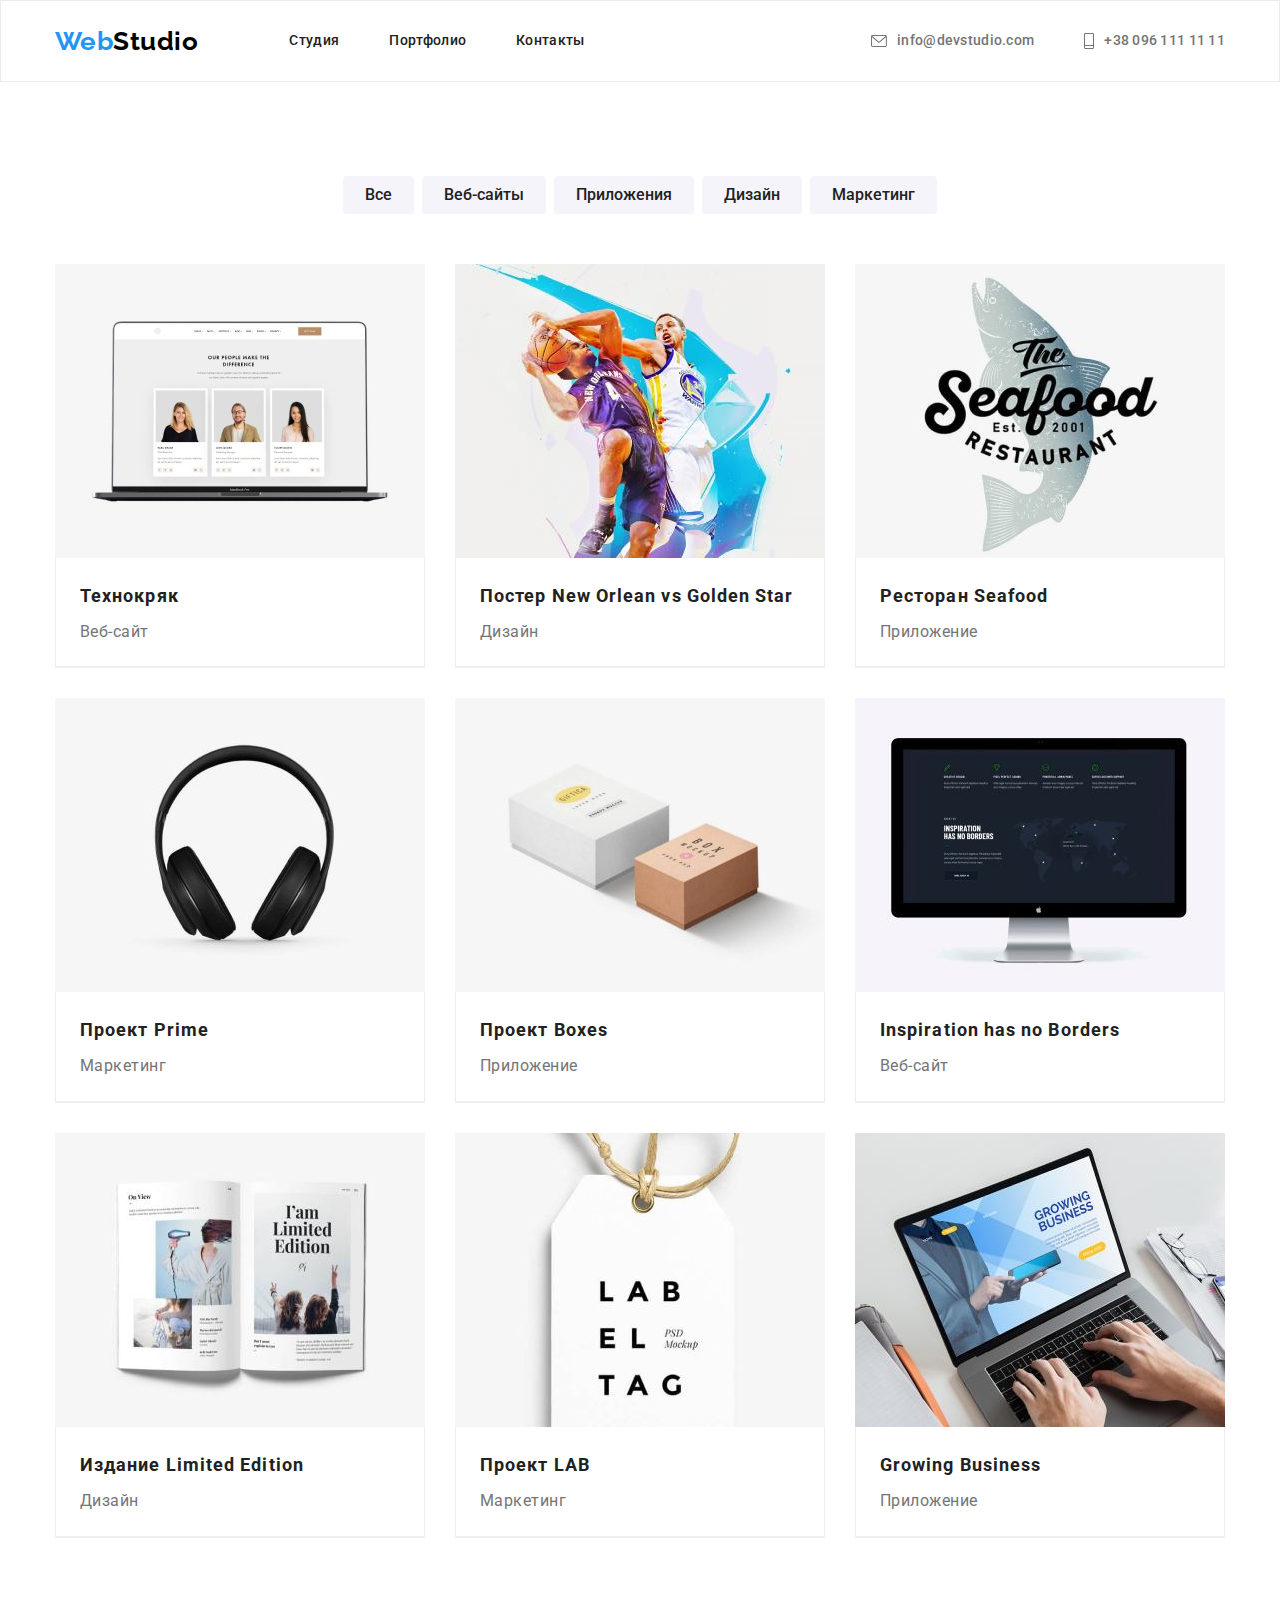
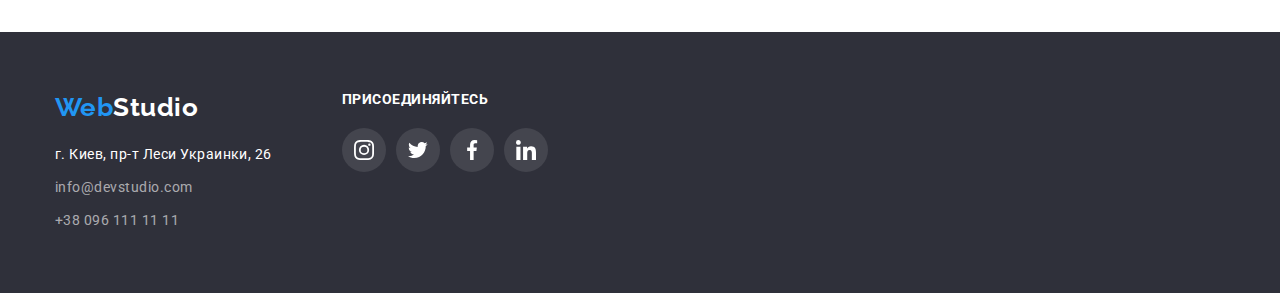
==== portfolio.html @ 2fe6fe81 "added files" ====
<!DOCTYPE html>
<html lang="ru">
  <head>
    <meta charset="UTF-8" />
    <meta http-equiv="X-UA-Compatible" content="IE=edge" />
    <meta name="viewport" content="width=device-width, initial-scale=1.0" />
    <title>Portfolio</title>

    <link rel="preconnect" href="https://fonts.gstatic.com" />
    <link
      href="https://fonts.googleapis.com/css2?family=Raleway:wght@700&family=Roboto:wght@400;500;700;900&display=swap"
      rel="stylesheet"
    />
    <link
      rel="stylesheet"
      href="https://cdnjs.cloudflare.com/ajax/libs/modern-normalize/1.0.0/modern-normalize.min.css"
    />
    <link rel="stylesheet" href="./css/webstudio.css" />
  </head>
  <body>
    <header class="top">
      <div class="container main-nav">
        <a href="" class="logo"><span class="accent-logo">Web</span>Studio</a>
        <nav class="first-nav">
          <ul class="list nav">
            <li class="item">
              <a href="./index.html" class="nav-link">Студия</a>
            </li>
            <li class="item"><a href="" class="nav-link">Портфолио</a></li>
            <li class="item"><a href="" class="nav-link">Контакты</a></li>
          </ul>
        </nav>
        <ul class="list contacts">
          <li class="item">
            <a href="mailto:info@devstudio.com" class="contacts-link">
              <svg class="icon-envelope">
              <use href="./images/icons.svg#icon-envelope"></use>
            </svg>info@devstudio.com</a>
          </li>
          <li class="item">
            <a href="tel:+380961111111" class="contacts-link">
              <svg class="icon-tel">
                <use href="./images/icons.svg#icon-tel"></use>
              </svg>+38 096 111 11 11</a
            >
          </li>
        </ul>
      </div>
    </header>
    <main>
      <section class="prime-section">
        <div class="container">
          <!--hidden title-->
          <!-- <h1>Наше Портфолио</h1> -->
          <ul class="list examples">
            <li class="button-item">
              <button type="button" class="button">Все</button>
            </li>
            <li class="button-item">
              <button type="button" class="button">Веб-сайты</button>
            </li>
            <li class="button-item">
              <button type="button" class="button">Приложения</button>
            </li>
            <li class="button-item">
              <button type="button" class="button">Дизайн</button>
            </li>
            <li class="button-item">
              <button type="button" class="button">Маркетинг</button>
            </li>
          </ul>
          <!-- <h2>Примеры работ</h2> -->
          <ul class="list portfolio">
            <li class="portfolio-item">
              <a href="">
                <img
                  class="portfolio-image"
                  src="./images/portfolio/img-1.jpg"
                  width="370"
                  height="294"
                  alt="Рабочая страница"
                />
                <div class="portfolio-card">
                <h3 class="titles">Технокряк</h3>
                <p class="description">Веб-сайт</p>
                </div>
                </a>
            </li>
            <li class="portfolio-item">
              <a href="">
                <img
                  class="portfolio-image"
                  src="./images/portfolio/img-2.jpg"
                  width="370"
                  height="294"
                  alt="Два баскетбольных игрока"
                />
                <div class="portfolio-card">
                <h3 class="titles">Постер New Orlean vs Golden Star</h3>
                <p class="description">Дизайн</p>
                </div>
                </a>
            </li>
            <li class="portfolio-item">
              <a href="">
                <img
                  class="portfolio-image"
                  src="./images/portfolio/img-3.jpg"
                  width="370"
                  height="294"
                  alt="Логотип рыбного ресторана"
                />
                <div class="portfolio-card">
                <h3 class="titles">Ресторан Seafood</h3>
                <p class="description">Приложение</p>
                </div>
                </a
              >
            </li>
            <li class="portfolio-item">
              <a href="">
                <img
                  class="portfolio-image"
                  src="./images/portfolio/img-4.jpg"
                  width="370"
                  height="294"
                  alt="Наушники"
                />
                <div class="portfolio-card">
                <h3 class="titles">Проект Prime</h3>
                <p class="description">Маркетинг</p>
                </div>
                </a
              >
            </li>
            <li class="portfolio-item">
              <a href="">
                <img
                  class="portfolio-image"
                  src="./images/portfolio/img-5.jpg"
                  width="370"
                  height="294"
                  alt="Две коробки"
                />
                <div class="portfolio-card">
                <h3 class="titles">Проект Boxes</h3>
                <p class="description">Приложение</p>
                </div>
                </a
              >
            </li>
            <li class="portfolio-item">
              <a href="">
                <img
                  class="portfolio-image"
                  src="./images/portfolio/img-6.jpg"
                  width="370"
                  height="294"
                  alt="Монитор"
                />
                <div class="portfolio-card">
                <h3 class="titles">Inspiration has no Borders</h3>
                <p class="description">Веб-сайт</p>
                </div>
                </a>
            </li>
            <li class="portfolio-item">
              <a href="">
                <img
                  class="portfolio-image"
                  src="./images/portfolio/img-7.jpg"
                  width="370"
                  height="294"
                  alt="Журнал"
                />
                <div class="portfolio-card">
                <h3 class="titles">Издание Limited Edition</h3>
                <p class="description">Дизайн</p>
                </div>
                </a>
            </li>
            <li class="portfolio-item">
              <a href="">
                <img
                  class="portfolio-image"
                  src="./images/portfolio/img-8.jpg"
                  width="370"
                  height="294"
                  alt="Этикетка"
                />
                <div class="portfolio-card">
                <h3 class="titles">Проект LAB</h3>
                <p class="description">Маркетинг</p>
                </div>
                </a
              >
            </li>
            <li class="portfolio-item">
              <a href="">
                <img
                  class="portfolio-image"
                  src="./images/portfolio/img-9.jpg"
                  width="370"
                  height="294"
                  alt="Ноутбук"
                />
                <div class="portfolio-card">
                <h3 class="titles">Growing Business</h3>
                <p class="description">Приложение</p>
                </div>
                </a
              >
            </li>
          </ul>
        </div>
      </section>
    </main>
    <footer class="bottom">
      <div class="container basement">
        <div>
        <a href="" class="logo second"
          ><span class="accent-logo">Web</span>Studio</a
        >
        <address class="address">г. Киев, пр-т Леси Украинки, 26</address>
        <ul class="list-footer">
          <li class="list-item">
            <a href="mailto:info@devstudio.com">info@devstudio.com</a>
          </li>
          <li class="list-item">
            <a href="tel:+380961111111">+38 096 111 11 11</a>
          </li>
        </ul>
        </div>
        <div class="footer-box">
          <h2 class="footer-title">присоединяйтесь</h2>
          <ul class="box-list">
            <li class="box-item">
              <a href="" class="footer-link" target="_blank" rel="noopener noreferrer" aria-label="Instagram">
                <svg class="icon">
                  <use href="./images/icons.svg#icon-inst"></use>
                </svg>
              </a>
            </li>
            <li class="box-item">
              <a href="" class="footer-link" target="_blank" rel="noopener noreferrer" aria-label="Twitter">
                <svg class="icon">
                  <use href="./images/icons.svg#icon-twit"></use>
                </svg>
              </a>
            </li>
            <li class="box-item">
              <a href="" class="footer-link" target="_blank" rel="noopener noreferrer" aria-label="Facebook">
                <svg class="icon">
                  <use href="./images/icons.svg#icon-fb"></use>
                </svg>
              </a>
            </li>
            <li class="box-item">
              <a href="" class="footer-link" target="_blank" rel="noopener noreferrer" aria-label="Linkedin">
                <svg class="icon">
                  <use href="./images/icons.svg#icon-linkedin"></use>
                </svg>
              </a>
            </li>
        
          </ul>
        </div>
      </div>
    </footer>
  </body>
</html>
---- css/webstudio.css ----
html {
  box-sizing: border-box;
}
*,
*::before,
*::after {
  box-sizing: inherit;
}
:root {
  --main-text-color: #212121;
  --text-color: #757575;
  --accent-color: #2196f3;
  --background-color: #f5f4fa;
  --footer-color: #2f303a;
  --footer-contacts: rgba(255, 255, 255, 0.6);
  --main-title: #ffff;
  --icon-color: #afb1b8;
}
body {
  margin: 0;
  color: var(--main-text-color);
  font-family: Roboto, sans-serif;
  letter-spacing: 0.03em;
}
ul {
  list-style: none;
}
a {
  text-decoration: none;
}
.container {
  margin-left: auto;
  margin-right: auto;
  width: 1200px;
  padding-left: 15px;
  padding-right: 15px;
}
.list {
  margin: 0px;
  padding: 0px;
}
/* HEADER */
.top {
  border: 1px solid #ececec;
}

.main-nav {
  display: flex;
  align-items: center;
}

.nav {
  display: flex;
  letter-spacing: 0.02em;
}

.item + .item {
  margin-left: 50px;
}

.logo {
  margin-right: 91px;
  font-family: Raleway, sans-serif;
  color: black;
  font-weight: 700;
  font-size: 26px;
  line-height: 1.19;
}
.accent-logo {
  color: var(--accent-color);
}

.nav-link {
  display: block;
  padding-top: 32px;
  padding-bottom: 32px;
  color: inherit;
  font-weight: 500;
  font-size: 14px;
  line-height: 1.14;
}
.nav-link:hover,
.nav-link:focus {
  color: var(--accent-color);
}
.contacts {
  display: flex;
  margin-left: auto;
}

.contacts-link {
  display: flex;
  align-items: center;
  padding-top: 32px;
  padding-bottom: 32px;
  color: var(--text-color);
  font-weight: 500;
  font-size: 14px;
  line-height: 1.14;
  letter-spacing: 0.02em;
}

.icon-envelope {
  width: 16px;
  height: 12px;
  margin-right: 10px;
  align-self: center;
  fill: currentColor;
}
.icon-tel {
  width: 10px;
  height: 16px;
  margin-right: 10px;
  fill: currentColor;
}
.contacts-link:hover,
.contacts-link:focus {
  color: var(--accent-color);
}
/* HERO SECTION */
.hero {
  text-align: center;
}
.overlay {
  padding-top: 200px;
  padding-bottom: 200px;
  height: 600px;
  max-width: 1600px;
  margin-left: auto;
  margin-right: auto;
  background-color: var(--text-color);
  background-image: linear-gradient(
      to right,
      rgba(47, 48, 58, 0.4),
      rgba(47, 48, 58, 0.4)
    ),
    url(../images/webstudio/hero.jpg);
  background-repeat: no-repeat;
  background-position: center;
  background-size: cover;
}
.hero-title {
  margin-top: 0px;
  margin-left: auto;
  margin-right: auto;
  margin-bottom: 30px;
  width: 696px;
  color: var(--main-title);
  font-weight: 900;
  font-size: 44px;
  line-height: 1.36;
  letter-spacing: 0.06em;
  text-transform: uppercase;
}
.hero-button {
  display: inline-block;
  padding: 10px 32px;
  border-radius: 4px;
  border: 1px transparent;
  font-family: inherit;
  color: var(--main-title);
  background-color: var(--accent-color);
  cursor: pointer;

  font-weight: 700;
  font-size: 16px;
  line-height: 1.87;
  letter-spacing: 0.06em;
}
/* DESCRIPTION SECTION */
.section-text {
  padding-top: 94px;
  padding-bottom: 94px;
}
.describe {
  display: flex;
  justify-content: center;
}

.describe-item + .describe-item {
  margin-left: 30px;
}
.thumb {
  display: flex;
  align-items: center;
  justify-content: center;
  border-radius: 4px;
  height: 120px;
  width: 270px;
  background-color: var(--background-color);
  margin-bottom: 30px;
}
.icon-item {
  height: 70px;
  width: 70px;
}
.list-title {
  margin-top: 0px;
  margin-bottom: 10px;
  font-weight: 700;
  font-size: 14px;
  line-height: 1.14;
  text-transform: uppercase;
}
.list-text {
  margin-top: 0px;
  margin-bottom: 0px;
  color: var(--text-color);
  font-size: 14px;
  line-height: 1.71;
}
/* ABOUT ME SECTION */
.no-padding {
  padding-top: 0px;
}
.subtitle {
  margin-top: 0px;
  margin-bottom: 50px;
  font-size: 36px;
  line-height: 1.16;
  text-align: center;
}
.about {
  display: flex;
}
.about-item + .about-item {
  margin-left: 30px;
}
.about-image {
  display: block;
}
/* OUR TEAM SECTION */
.team {
  background-color: var(--background-color);
}
.card {
  display: flex;
}
.card-item {
  text-align: center;
  box-shadow: 0px 1px 3px rgba(0, 0, 0, 0.12), 0px 1px 1px rgba(0, 0, 0, 0.14),
    0px 2px 1px rgba(0, 0, 0, 0.2);
  border-radius: 0px 0px 4px 4px;
  background-color: var(--main-title);
}
.card-item img {
  display: block;
}
.card-item + .card-item {
  margin-left: 30px;
}
.team-card {
  padding-top: 30px;
  padding-bottom: 30px;
}
.name {
  margin-bottom: 10px;
  font-weight: 500;
  font-size: 16px;
  line-height: 1.18;
  text-transform: none;
}

.profession {
  margin-top: 0px;
  margin-bottom: 16px;
  color: var(--text-color);
  font-size: 14px;
  line-height: 1.71;
}
.socialnet {
  display: flex;
  padding-left: 0px;
  justify-content: center;
}

.socialnet-item + .socialnet-item {
  margin-left: 10px;
}
.social-link {
  display: inline-flex;
  justify-content: center;
  align-items: center;
  width: 44px;
  height: 44px;
  margin-left: 0px;

  border-radius: 50px;
  color: var(--icon-color);
}
.icon {
  width: 20px;
  height: 20px;
  fill: currentColor;
}
.social-link:hover,
.social-link:focus {
  color: #ffff;
  background-color: var(--accent-color);
}

/* CLIENTS */
.clients {
  display: flex;
  justify-content: center;
  margin-top: 0px;
  margin-bottom: 0px;
  padding-left: 0px;
}

.clients-item + .clients-item {
  margin-left: 30px;
}
.clients-item .clients-link {
  display: flex;
  justify-content: center;
  align-items: center;
  width: 170px;
  height: 92px;
  border: 1px solid #afb1b8;
  border-radius: 4px;
  color: var(--icon-color);
}
.clients-link:hover,
.clients-link:focus {
  color: var(--accent-color);
}

.logo-company {
  fill: currentColor;
}
.client-first {
  width: 41px;
  height: 100px;
}
.client-second {
  width: 40px;
  height: 50px;
}
.client-third {
  width: 43px;
  height: 41px;
}
.client-fourth {
  width: 84px;
  height: 40px;
}
.client-fifth {
  width: 65px;
  height: 45px;
}
.client-sixth {
  width: 93px;
  height: 44px;
}
/* FOOTER */
.bottom {
  background-color: var(--footer-color);
  padding-top: 60px;
  padding-bottom: 60px;
}
.basement {
  display: flex;
}

.secondary {
  display: inline-block;
  margin-bottom: 20px;
}

.bottom .logo {
  color: var(--main-title);
  font-family: Raleway, sans-serif;
  font-weight: 700;
  font-size: 26px;
  line-height: 1.19;
}

.address {
  color: var(--main-title);
  margin-bottom: 9px;
  font-size: 14px;
  font-style: normal;
  line-height: 1.7;
}
.list-footer {
  margin: 0px;

  padding-left: 0px;
}
.list-footer a {
  color: var(--footer-contacts);
  font-size: 14px;
  line-height: 1.71;
}
.list-item:first-child {
  display: inline-block;
  margin-bottom: 9px;
}
.footer-box {
  margin-left: 70px;
}

.footer-title {
  margin-top: 0px;
  margin-bottom: 20px;
  text-transform: uppercase;
  color: #ffff;
  font-size: 14px;
  line-height: 1.14;
}
.box-list {
  display: flex;
  padding: 0px;
  margin-top: 0px;
  margin-bottom: 0px;
}
.box-item + .box-item {
  margin-left: 10px;
}

.footer-link {
  display: flex;
  align-items: center;
  justify-content: center;
  cursor: pointer;
  width: 44px;
  height: 44px;
  background-color: rgba(255, 255, 255, 0.1);
  color: #ffff;
  border-radius: 50px;
}
.footer-link:hover,
.footer-link:focus {
  color: #ffff;
  background-color: var(--accent-color);
}

/* PORTFOLIO */
.prime-section {
  padding-top: 94px;
  padding-bottom: 94px;
}
.examples {
  display: flex;
  justify-content: center;
  margin-bottom: 50px;
}
.examples .button {
  font-family: inherit;
  font-weight: 500;
  font-size: 16px;
  line-height: 1.6;
  color: var(--main-text-color);
  background-color: var(--background-color);
}
.button {
  padding: 6px 22px;
  border: 1px transparent;
  border-radius: 4px;
}
.button-item + .button-item {
  margin-left: 8px;
}

.button:hover,
.button:focus {
  background-color: var(--accent-color);
  color: #ffff;
  cursor: pointer;
}
.portfolio {
  display: flex;
  flex-wrap: wrap;
}
.portfolio a {
  color: var(--main-text-color);
}
.portfolio-item {
  margin-right: 30px;
  margin-bottom: 30px;
  width: calc((100% - 60px) / 3);

  border-bottom: 1px solid #eeeeee;
}
.portfolio-item:hover,
.portfolio-item:focus {
  box-shadow: 0px 1px 1px rgba(0, 0, 0, 0.12), 0px 4px 4px rgba(0, 0, 0, 0.06),
    1px 4px 6px rgba(0, 0, 0, 0.16);
}
.portfolio-card {
  padding-top: 20px;
  padding-left: 24px;
  padding-right: 24px;
  padding-bottom: 20px;
  border-bottom: 1px solid #eeeeee;
  border-right: 1px solid #eeeeee;
  border-left: 1px solid #eeeeee;
}
.portfolio-item:nth-child(3n) {
  margin-right: 0px;
}
.portfolio-item:nth-last-child(-n + 3) {
  margin-bottom: 0px;
}
.portfolio-image {
  display: block;
}
.titles {
  margin-top: 0px;
  margin-bottom: 4px;
  font-size: 18px;
  line-height: 2;
  letter-spacing: 0.06em;
}
.description {
  margin-top: 0px;
  margin-bottom: 0px;
  color: var(--text-color);
  font-size: 16px;
  line-height: 1.8;
}
/* FOOTER */
.second {
  display: block;
  margin-right: 0px;
  margin-bottom: 20px;
}
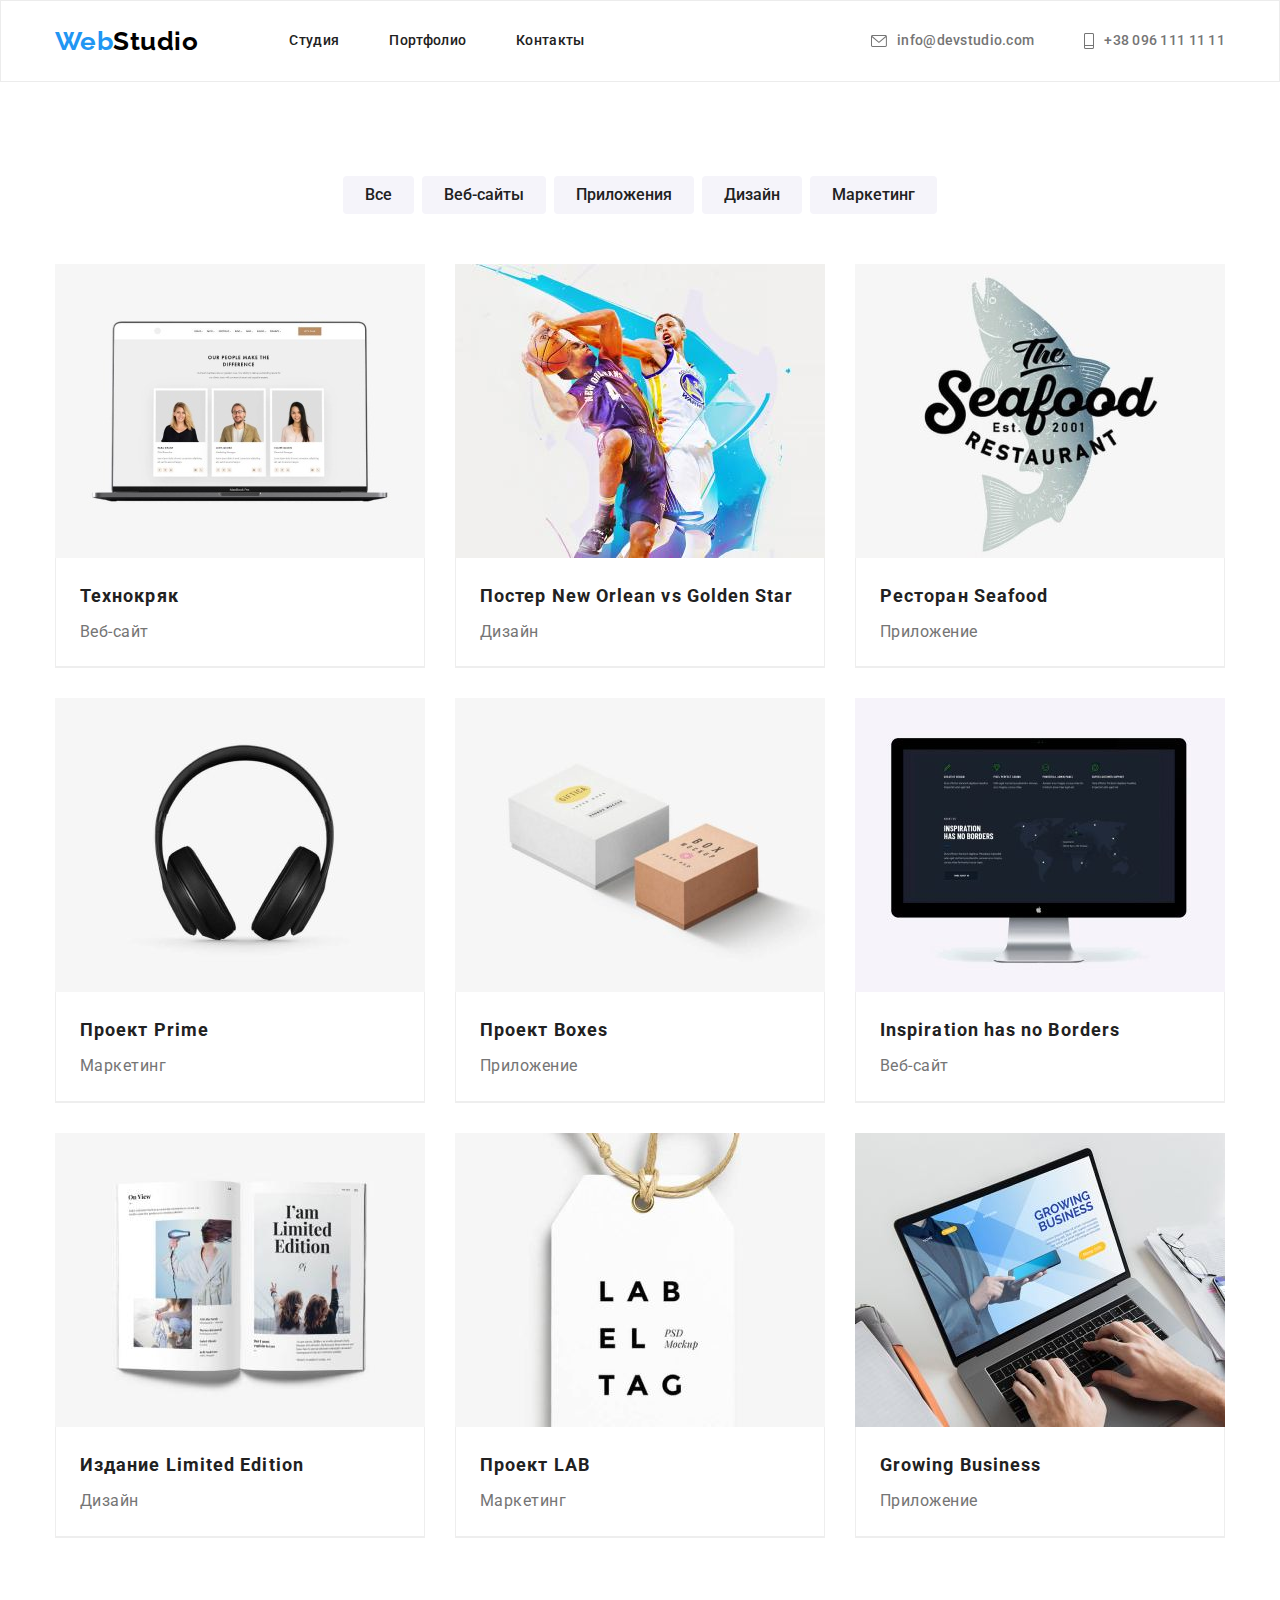
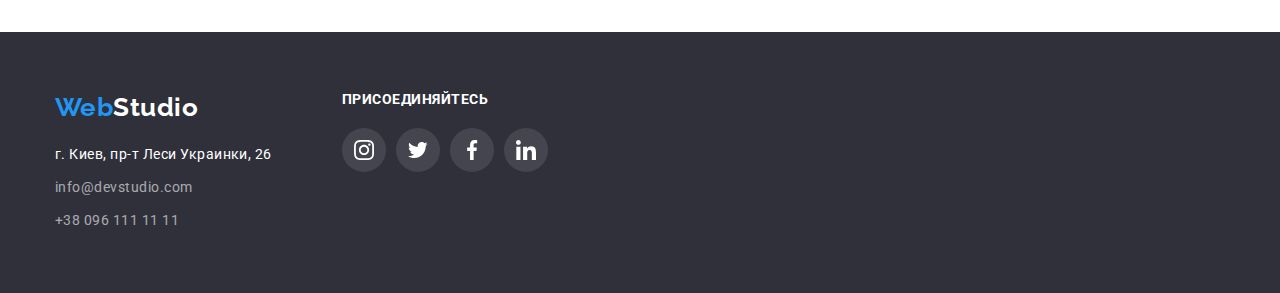
==== commit c48e8c62: "modal windoq" ====
--- a/portfolio.html
+++ b/portfolio.html
@@ -69,10 +69,14 @@
               <button type="button" class="button">Маркетинг</button>
             </li>
           </ul>
-          <!-- <h2>Примеры работ</h2> -->
+          
           <ul class="list portfolio">
-            <li class="portfolio-item">
-              <a href="">
+            <!-- <h2>Примеры работ</h2> -->
+
+          
+            <li class="portfolio-item">
+              <a href="">
+                
                 <img
                   class="portfolio-image"
                   src="./images/portfolio/img-1.jpg"
@@ -99,6 +103,7 @@
                 <h3 class="titles">Постер New Orlean vs Golden Star</h3>
                 <p class="description">Дизайн</p>
                 </div>
+                
                 </a>
             </li>
             <li class="portfolio-item">
@@ -212,6 +217,7 @@
               >
             </li>
           </ul>
+          </div>
         </div>
       </section>
     </main>
--- a/css/webstudio.css
+++ b/css/webstudio.css
@@ -226,8 +226,32 @@
 .about-item + .about-item {
   margin-left: 30px;
 }
+.about-item {
+  position: relative;
+}
 .about-image {
   display: block;
+}
+.about-container {
+  position: relative;
+}
+.sub-container {
+  position: absolute;
+  bottom: 0px;
+  width: 100%;
+  background-color: rgba(47, 48, 58, 0.8);
+  padding-top: 27px;
+  padding-bottom: 27px;
+}
+.about-title {
+  margin: 0px;
+  padding: 0px;
+  color: #ffff;
+  font-size: 14px;
+  font-weight: bold;
+  line-height: 1.14;
+  text-align: center;
+  text-transform: uppercase;
 }
 /* OUR TEAM SECTION */
 .team {
@@ -468,6 +492,9 @@
   background-color: var(--accent-color);
   color: #ffff;
   cursor: pointer;
+}
+.examples-container {
+  position: relative;
 }
 .portfolio {
   display: flex;
@@ -520,9 +547,64 @@
   font-size: 16px;
   line-height: 1.8;
 }
+/* .sub-card {
+  position: absolute;
+  top: 0px;
+  left: 0px;
+  width: 100%;
+  background-color: var(--accent-color);
+}
+.sub-description {
+  font-size: 18px;
+  line-height: 1.55;
+  color: #ffff;
+} */
 /* FOOTER */
 .second {
   display: block;
   margin-right: 0px;
   margin-bottom: 20px;
 }
+/* MODAL-Window */
+.backdrop {
+  position: fixed;
+  top: 0px;
+  left: 0px;
+  width: 100%;
+  height: 100%;
+  background-color: rgba(0, 0, 0, 0.2);
+}
+.modal {
+  position: absolute;
+  top: 50%;
+  left: 50%;
+  transform: translate(-50%, -50%);
+  width: 528px;
+  height: 581px;
+  padding: 8px;
+  background-color: #ffff;
+  border-radius: 4px;
+  box-shadow: 0px 1px 3px rgba(0, 0, 0, 0.12), 0px 1px 1px rgba(0, 0, 0, 0.14),
+    0px 2px 1px rgba(0, 0, 0, 0.2);
+}
+.backdrop.is-hidden {
+  opacity: 0;
+  pointer-events: none;
+}
+.button-close {
+  display: flex;
+  align-items: center;
+  justify-content: center;
+  cursor: pointer;
+  margin-left: auto;
+
+  width: 30px;
+  height: 30px;
+  border: 1px solid rgba(0, 0, 0, 0.1);
+  border-radius: 50px;
+  background-color: #ffff;
+}
+.close-icon {
+  width: 11px;
+  height: 11px;
+}
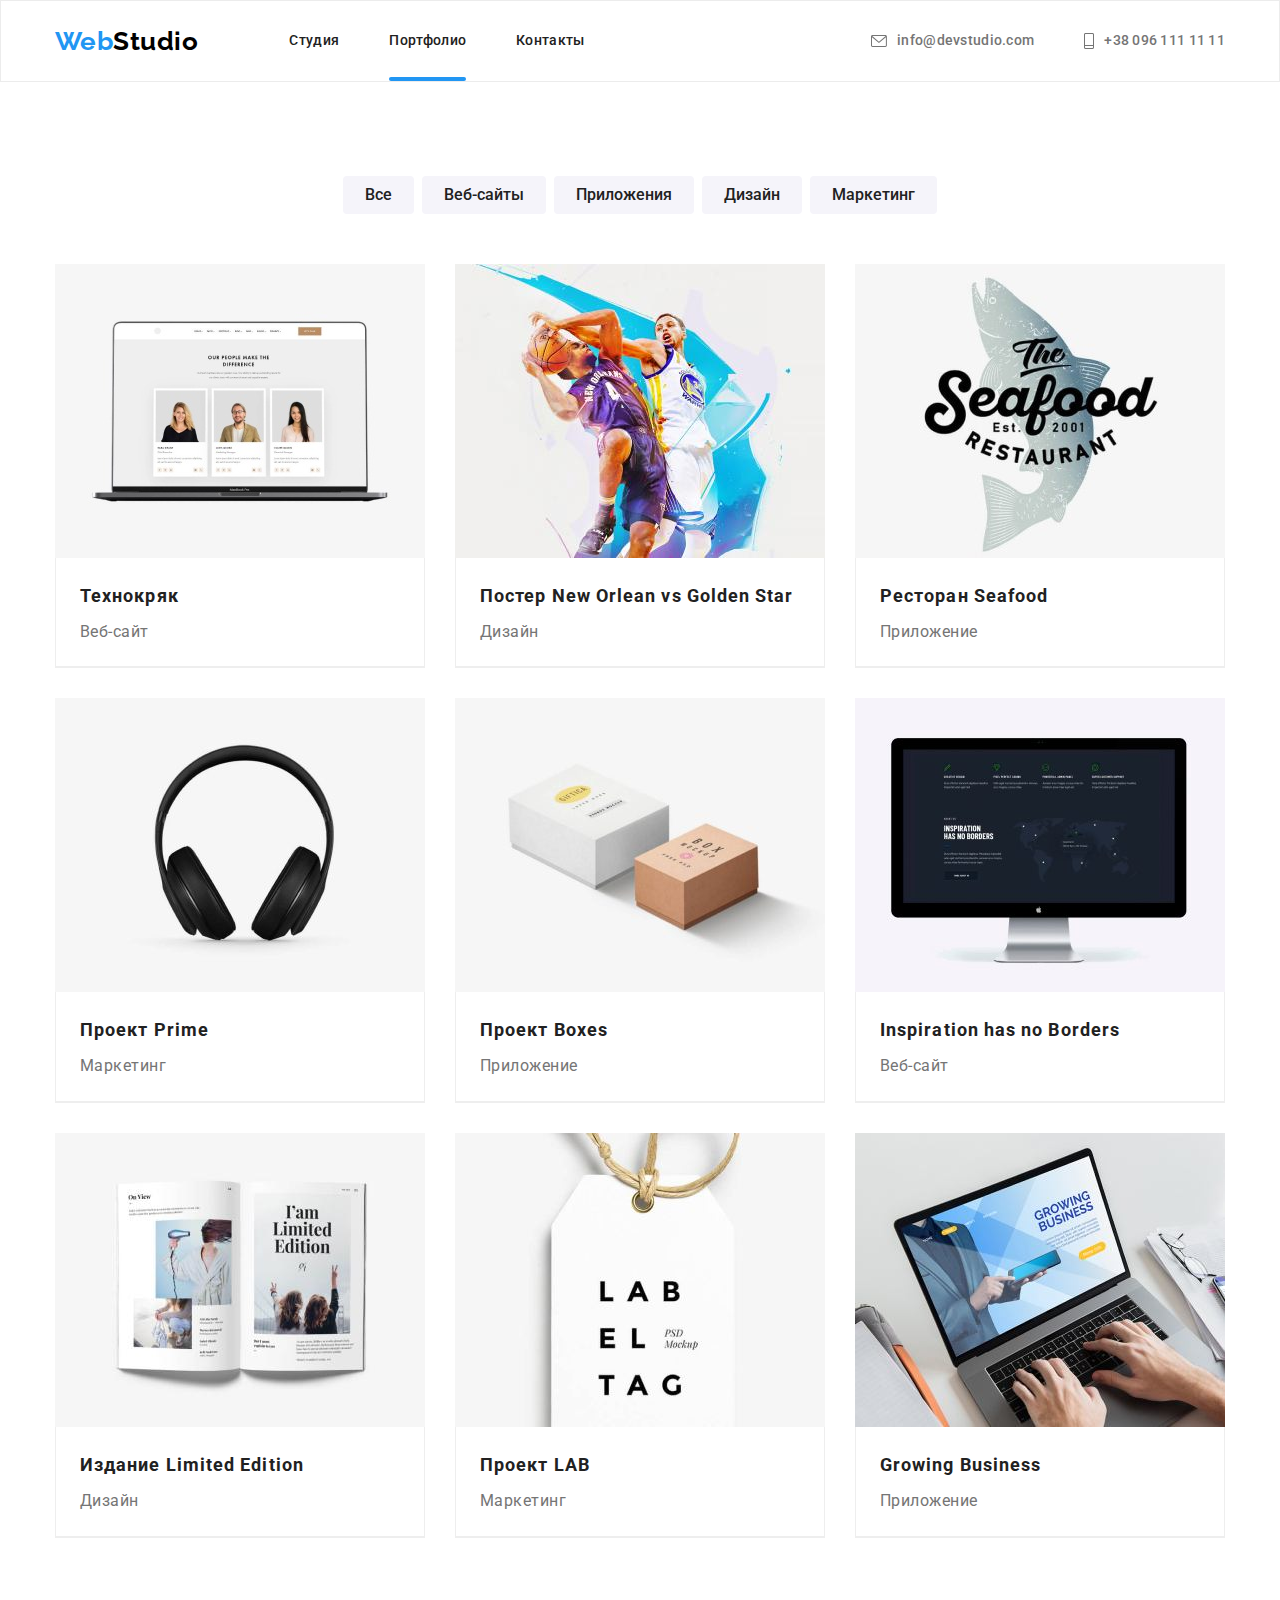
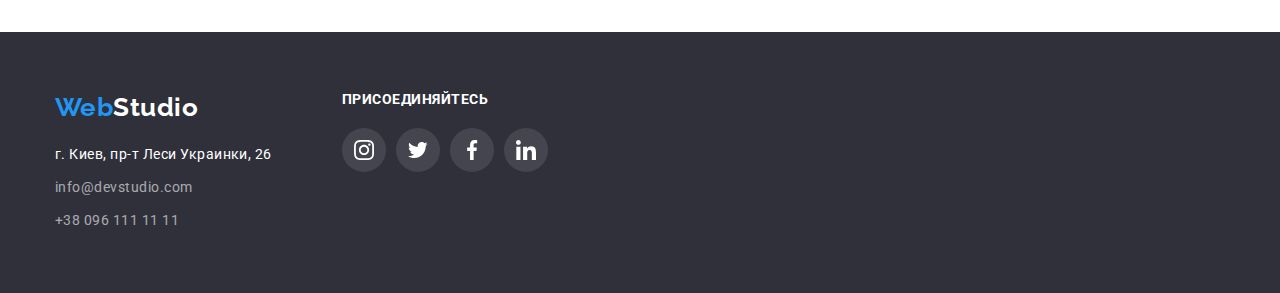
==== commit 5ccbe530: "ready hw" ====
--- a/portfolio.html
+++ b/portfolio.html
@@ -26,7 +26,7 @@
             <li class="item">
               <a href="./index.html" class="nav-link">Студия</a>
             </li>
-            <li class="item"><a href="" class="nav-link">Портфолио</a></li>
+            <li class="item"><a href="" class="current nav-link">Портфолио</a></li>
             <li class="item"><a href="" class="nav-link">Контакты</a></li>
           </ul>
         </nav>
@@ -75,30 +75,39 @@
 
           
             <li class="portfolio-item">
-              <a href="">
-                
+              <a href="" class="portfolio-link">
+                <div class="portfolio-thumb">
                 <img
                   class="portfolio-image"
                   src="./images/portfolio/img-1.jpg"
                   width="370"
                   height="294"
-                  alt="Рабочая страница"
-                />
+                  alt="Рабочая страница"/>
+                  <div class="sub-thumb"><p class="sub-text">Технокряк это современная площадка распространения коронавируса. Компании используют эту платформу для цифрового
+                  шпионажа и атак на защищённые сервера конкурентов.</p></div>
+                </div>
                 <div class="portfolio-card">
                 <h3 class="titles">Технокряк</h3>
                 <p class="description">Веб-сайт</p>
                 </div>
-                </a>
-            </li>
-            <li class="portfolio-item">
-              <a href="">
+              </a>
+            </li>
+            
+            <li class="portfolio-item">
+              <a href="" class="portfolio-link">
+                <div class="portfolio-thumb">
                 <img
                   class="portfolio-image"
                   src="./images/portfolio/img-2.jpg"
                   width="370"
                   height="294"
-                  alt="Два баскетбольных игрока"
-                />
+                  alt="Два баскетбольных игрока"/>
+                <div class="sub-thumb">
+                  <p class="sub-text">Технокряк это современная площадка распространения коронавируса. Компании используют эту платформу
+                    для цифрового
+                    шпионажа и атак на защищённые сервера конкурентов.</p>
+                </div>
+                </div>
                 <div class="portfolio-card">
                 <h3 class="titles">Постер New Orlean vs Golden Star</h3>
                 <p class="description">Дизайн</p>
@@ -107,7 +116,8 @@
                 </a>
             </li>
             <li class="portfolio-item">
-              <a href="">
+              <a href="" class="portfolio-link">
+                <div class="portfolio-thumb">
                 <img
                   class="portfolio-image"
                   src="./images/portfolio/img-3.jpg"
@@ -115,6 +125,12 @@
                   height="294"
                   alt="Логотип рыбного ресторана"
                 />
+                  <div class="sub-thumb">
+                    <p class="sub-text">Технокряк это современная площадка распространения коронавируса. Компании используют эту платформу
+                      для цифрового
+                      шпионажа и атак на защищённые сервера конкурентов.</p>
+                  </div>
+                 </div> 
                 <div class="portfolio-card">
                 <h3 class="titles">Ресторан Seafood</h3>
                 <p class="description">Приложение</p>
@@ -123,7 +139,8 @@
               >
             </li>
             <li class="portfolio-item">
-              <a href="">
+              <a href="" class="portfolio-link">
+                <div class="portfolio-thumb">
                 <img
                   class="portfolio-image"
                   src="./images/portfolio/img-4.jpg"
@@ -131,6 +148,12 @@
                   height="294"
                   alt="Наушники"
                 />
+                <div class="sub-thumb">
+                  <p class="sub-text">Технокряк это современная площадка распространения коронавируса. Компании используют эту платформу
+                    для цифрового
+                    шпионажа и атак на защищённые сервера конкурентов.</p>
+                </div>
+                </div>
                 <div class="portfolio-card">
                 <h3 class="titles">Проект Prime</h3>
                 <p class="description">Маркетинг</p>
@@ -139,7 +162,8 @@
               >
             </li>
             <li class="portfolio-item">
-              <a href="">
+              <a href="" class="portfolio-link">
+                <div class="portfolio-thumb">
                 <img
                   class="portfolio-image"
                   src="./images/portfolio/img-5.jpg"
@@ -147,6 +171,12 @@
                   height="294"
                   alt="Две коробки"
                 />
+                <div class="sub-thumb">
+                  <p class="sub-text">Технокряк это современная площадка распространения коронавируса. Компании используют эту платформу
+                    для цифрового
+                    шпионажа и атак на защищённые сервера конкурентов.</p>
+                </div>
+                </div>
                 <div class="portfolio-card">
                 <h3 class="titles">Проект Boxes</h3>
                 <p class="description">Приложение</p>
@@ -155,7 +185,8 @@
               >
             </li>
             <li class="portfolio-item">
-              <a href="">
+              <a href="" class="portfolio-link">
+                <div class="portfolio-thumb">
                 <img
                   class="portfolio-image"
                   src="./images/portfolio/img-6.jpg"
@@ -163,6 +194,12 @@
                   height="294"
                   alt="Монитор"
                 />
+                <div class="sub-thumb">
+                  <p class="sub-text">Технокряк это современная площадка распространения коронавируса. Компании используют эту платформу
+                    для цифрового
+                    шпионажа и атак на защищённые сервера конкурентов.</p>
+                </div>
+              </div>
                 <div class="portfolio-card">
                 <h3 class="titles">Inspiration has no Borders</h3>
                 <p class="description">Веб-сайт</p>
@@ -170,7 +207,8 @@
                 </a>
             </li>
             <li class="portfolio-item">
-              <a href="">
+              <a href="" class="portfolio-link">
+                <div class="portfolio-thumb">
                 <img
                   class="portfolio-image"
                   src="./images/portfolio/img-7.jpg"
@@ -178,6 +216,12 @@
                   height="294"
                   alt="Журнал"
                 />
+                <div class="sub-thumb">
+                  <p class="sub-text">Технокряк это современная площадка распространения коронавируса. Компании используют эту платформу
+                    для цифрового
+                    шпионажа и атак на защищённые сервера конкурентов.</p>
+                </div>
+                </div>
                 <div class="portfolio-card">
                 <h3 class="titles">Издание Limited Edition</h3>
                 <p class="description">Дизайн</p>
@@ -185,7 +229,8 @@
                 </a>
             </li>
             <li class="portfolio-item">
-              <a href="">
+              <a href="" class="portfolio-link">
+                <div class="portfolio-thumb">
                 <img
                   class="portfolio-image"
                   src="./images/portfolio/img-8.jpg"
@@ -193,6 +238,12 @@
                   height="294"
                   alt="Этикетка"
                 />
+                <div class="sub-thumb">
+                  <p class="sub-text">Технокряк это современная площадка распространения коронавируса. Компании используют эту платформу
+                    для цифрового
+                    шпионажа и атак на защищённые сервера конкурентов.</p>
+                </div>
+                </div>
                 <div class="portfolio-card">
                 <h3 class="titles">Проект LAB</h3>
                 <p class="description">Маркетинг</p>
@@ -201,7 +252,8 @@
               >
             </li>
             <li class="portfolio-item">
-              <a href="">
+              <a href="" class="portfolio-link">
+                <div class="portfolio-thumb">
                 <img
                   class="portfolio-image"
                   src="./images/portfolio/img-9.jpg"
@@ -209,6 +261,12 @@
                   height="294"
                   alt="Ноутбук"
                 />
+                <div class="sub-thumb">
+                  <p class="sub-text">Технокряк это современная площадка распространения коронавируса. Компании используют эту платформу
+                    для цифрового
+                    шпионажа и атак на защищённые сервера конкурентов.</p>
+                </div>
+                </div>
                 <div class="portfolio-card">
                 <h3 class="titles">Growing Business</h3>
                 <p class="description">Приложение</p>
@@ -218,7 +276,6 @@
             </li>
           </ul>
           </div>
-        </div>
       </section>
     </main>
     <footer class="bottom">
--- a/css/webstudio.css
+++ b/css/webstudio.css
@@ -7,6 +7,7 @@
   box-sizing: inherit;
 }
 :root {
+  --timing-function: cubic-bezier(0.4, 0, 0.2, 1);
   --main-text-color: #212121;
   --text-color: #757575;
   --accent-color: #2196f3;
@@ -71,6 +72,7 @@
 }
 
 .nav-link {
+  position: relative;
   display: block;
   padding-top: 32px;
   padding-bottom: 32px;
@@ -78,7 +80,21 @@
   font-weight: 500;
   font-size: 14px;
   line-height: 1.14;
-}
+
+  transition: color 250ms cubic-bezier(0.4, 0, 0.2, 1);
+}
+.current::after {
+  position: absolute;
+  left: 0px;
+  bottom: 0px;
+  content: "";
+  display: inline-block;
+  width: 100%;
+  height: 4px;
+  border-radius: 2px;
+  background-color: var(--accent-color);
+}
+
 .nav-link:hover,
 .nav-link:focus {
   color: var(--accent-color);
@@ -98,6 +114,8 @@
   font-size: 14px;
   line-height: 1.14;
   letter-spacing: 0.02em;
+
+  transition: color 250ms cubic-bezier(0.4, 0, 0.2, 1);
 }
 
 .icon-envelope {
@@ -311,6 +329,8 @@
 
   border-radius: 50px;
   color: var(--icon-color);
+  transition: color 250ms cubic-bezier(0.4, 0, 0.2, 1),
+    background-color 250ms cubic-bezier(0.4, 0, 0.2, 1);
 }
 .icon {
   width: 20px;
@@ -344,6 +364,8 @@
   border: 1px solid #afb1b8;
   border-radius: 4px;
   color: var(--icon-color);
+
+  transition: color 250ms cubic-bezier(0.4, 0, 0.2, 1);
 }
 .clients-link:hover,
 .clients-link:focus {
@@ -453,6 +475,8 @@
   background-color: rgba(255, 255, 255, 0.1);
   color: #ffff;
   border-radius: 50px;
+
+  transition: background-color 250ms cubic-bezier(0.4, 0, 0.2, 1);
 }
 .footer-link:hover,
 .footer-link:focus {
@@ -478,15 +502,16 @@
   color: var(--main-text-color);
   background-color: var(--background-color);
 }
+.button-item + .button-item {
+  margin-left: 8px;
+}
 .button {
   padding: 6px 22px;
   border: 1px transparent;
   border-radius: 4px;
-}
-.button-item + .button-item {
-  margin-left: 8px;
-}
-
+  transition: color 250ms cubic-bezier(0.4, 0, 0.2, 1),
+    background-color 250ms cubic-bezier(0.4, 0, 0.2, 1);
+}
 .button:hover,
 .button:focus {
   background-color: var(--accent-color);
@@ -507,7 +532,7 @@
   margin-right: 30px;
   margin-bottom: 30px;
   width: calc((100% - 60px) / 3);
-
+  transition: box-shadow 250ms cubic-bezier(0.4, 0, 0.2, 1);
   border-bottom: 1px solid #eeeeee;
 }
 .portfolio-item:hover,
@@ -515,6 +540,7 @@
   box-shadow: 0px 1px 1px rgba(0, 0, 0, 0.12), 0px 4px 4px rgba(0, 0, 0, 0.06),
     1px 4px 6px rgba(0, 0, 0, 0.16);
 }
+
 .portfolio-card {
   padding-top: 20px;
   padding-left: 24px;
@@ -547,18 +573,46 @@
   font-size: 16px;
   line-height: 1.8;
 }
-/* .sub-card {
+.portfolio-thumb {
+  position: relative;
+  overflow: hidden;
+}
+.portfolio-thumb::before {
+  content: "";
   position: absolute;
+  display: inline-block;
+  width: 100%;
+  height: 100%;
+  transform: translateY(100%);
+  transition: transform 250ms cubic-bezier(0.4, 0, 0.2, 1);
+  background-color: rgba(33, 150, 243, 0.9);
+}
+.sub-thumb {
+  position: absolute;
+  padding-top: 63px;
+  padding-left: 24px;
+  padding-right: 24px;
+  padding-bottom: 63px;
+  width: 100%;
   top: 0px;
   left: 0px;
-  width: 100%;
-  background-color: var(--accent-color);
-}
-.sub-description {
+  transform: translateY(100%);
+  transition: transform 250ms cubic-bezier(0.4, 0, 0.2, 1);
+}
+.sub-text {
+  margin: 0px;
   font-size: 18px;
   line-height: 1.55;
   color: #ffff;
-} */
+}
+.portfolio-link:focus .sub-thumb,
+.portfolio-link:hover .sub-thumb {
+  transform: translateY(0);
+}
+.portfolio-link:hover .portfolio-thumb::before,
+.portfolio-link:focus .portfolio-thumb::before {
+  transform: translateY(0);
+}
 /* FOOTER */
 .second {
   display: block;
@@ -572,6 +626,7 @@
   left: 0px;
   width: 100%;
   height: 100%;
+  transition: opacity 250ms cubic-bezier(0.4, 0, 0.2, 1);
   background-color: rgba(0, 0, 0, 0.2);
 }
 .modal {
